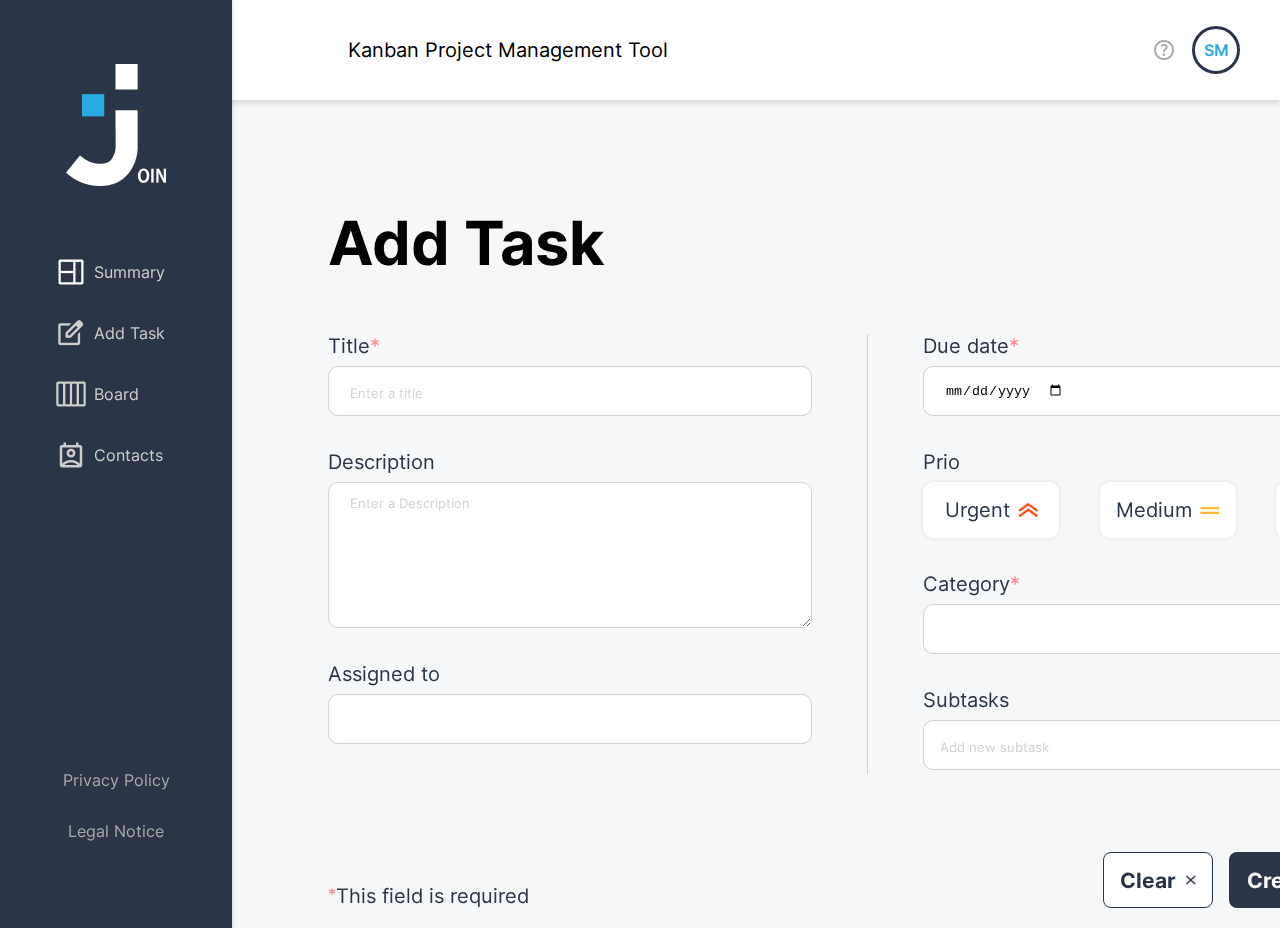
==== add_task.html @ dd454067 "Started to sort out files" ====
<!DOCTYPE html>
<html lang="en">
<head>
    <meta charset="UTF-8">
    <meta name="viewport" content="width=device-width, initial-scale=1.0">
    <title>Document</title>
    <link rel="stylesheet" href="./css/style.css">
    <link rel="stylesheet" href="./css/add_task.css">
    <script src="./js/storage.js"></script>
    <script src="./js/login.js"></script>
    <script src="./js/logout.js"></script>
    <script src="./js/add_task.js"></script>
    <script src="js/render_task.js"></script>
    <script src="./js/script.js"></script>
</head>
<body onload="init()">
    <header w3-include-html="./assets/templates/header_template.html"></header>
    <nav w3-include-html="./assets/templates/sidenav_template.html"></nav>
    <main>
        <div class="headline_container">
            <h1>
                Add Task
            </h1>
        </div>

        <form action="">
            <div class="left_inputs">
                <div class="title">
                    <div class="highlighted_object">
                        <span>Title</span>
                        <p class="highlighted">*</p>
                    </div>
                    <input id="title_input" type="text" class="title_input" placeholder="Enter a title">
                </div>
                <div class="description title">
                    <span>Description</span>
                    <textarea id="description_textarea" class="title_input" placeholder="Enter a Description"
                        name="" id="" cols="30" rows="10"></textarea>
                </div>
                <div class="assigned_to title">
                    <span>Assigned to</span>
                    <input id="assigned_to_input" class="title_input" onclick="showDropDownMenu('assigned_to_datalist'); renderContactsInDatalist('contact_datalist')">
                    <div id="assigned_to_datalist" class="datalist_container">
                        <div id="contact_datalist"></div>
                        <button class="primary_button datalist_button" id="create_contact_button" onclick="createNewContact()">
                            Add new contact
                            <div>
                                <img src="./assets/img/person_add.png">
                            </div>
                        </button>
                    </div>
                    <div id="add_task_selected_contacts_container"></div>
                </div>
            </div>

            <div class="seperator"></div>

            <div class="right_inputs">
                <div class="title">
                    <div class="highlighted_object">
                        <span>Due date</span>
                        <p class="highlighted">*</p>
                    </div>
                    <input required id="date_input" type="date" class="title_input">
                </div>
                <div class="title">
                    <span>Prio</span>
                    <div class="prio_container">
                        <div class="prio">
                          <input type="checkbox" name="prio_urgent" id="prio_urgent" class="prio_input">
                          <label for="prio_urgent" class="prio_input_label">
                            <span class="prio_urgent_text">Urgent</span>
                            <div class="prio_urgent_icon"></div>
                          </label>
                        </div>
                        <div class="prio">
                          <input type="checkbox" name="prio_medium" id="prio_medium" class="prio_input">
                          <label for="prio_medium" class="prio_input_label">
                            <span class="prio_medium_text">Medium</span>
                            <div class="prio_medium_icon"></div>
                          </label>
                        </div>
                        <div class="prio">
                          <input type="checkbox" name="prio_low" id="prio_low" class="prio_input">
                          <label for="prio_low" class="prio_input_label">
                            <span class="prio_low_text">Low</span>
                            <div class="prio_low_icon"></div>
                          </label>
                        </div>
                      </div>
                </div>
                <div class="title">
                    <div class="highlighted_object">
                        <span>Category</span>
                        <p class="highlighted">*</p>
                    </div>
                    <input id="task_category_input" class="title_input" list="Select task category">
                    <!-- <div id="category_datalist" class="datalist_container">
                        <div id="contact_datalist"></div>
                        <button class="primary_button datalist_button" id="create_contact_button" onclick="createNewContact()">
                            Add new contact
                            <div>
                                <img src="./assets/img/person_add.png">
                            </div>
                        </button>  Noch über css im Dropwdown anzeigen lassen, geht nicht innerhalb der Datalist
                    </div> -->
                    <datalist id="Select task category">
                        <option value="Technical task">
                        <option value="User story">
                    </datalist>
                </div>
                <div id="subtask_list" class="title">
                    <span>Subtasks</span>
                    <div class="subtasks">
                        <input id="subtask_category_input" type="text" class="title_input" placeholder="Add new subtask">
                        <img src="./assets/img/add.png" alt="">
                    </div>
                    <ul> <!-- Dies ist das Parent-Element für die ungeordnete Liste -->
                        <!-- Hier werden die Subtasks in <li>-Elementen angezeigt -->
                    </ul>
                </div>
            </div>
        </form>

        <div class="add_task_footer">
            <div class="highlighted_object">
                <p class="highlighted">*</p>
                <span>This field is required</span>
            </div>
            <div class="button_container">
                <button class="secondary_button" onclick="clearInputFields()">Clear <img src="./assets/img/x.png" alt=""></button>
                <button class="primary_button" onclick="createNewTask()">Create Task <img src="./assets/img/done.png" alt=""></button>
            </div>
        </div>
    </main>
    <div id="success_feedback" class="signed_up_successfully_background without_background">
        <div class="signed_up_successfully">
            <span>Tasked added to Board <img src="./assets/img/board.png" alt="Board Icon"></span>
        </div>
    </div>
</body>
</html>
---- css/style.css ----
@import url('./fonts.css');
@import url('./header.css');
@import url('./sidenav.css');
@import url('./help.css');

* {
    padding: 0;
    margin: 0;
}

body {
    position: relative;
    margin: 0;
    padding: 0;
    font-family: 'Inter', sans-serif;
    background-color: #F6F7F8;
    height: 100vh;
    display: flex;
    justify-content: center;
    align-items: center;
}

main {
    font-family: 'Inter', sans-serif;
    color: black;
    position: absolute;
    top: 206px;
    left: 328px;
    display: flex;
    flex-direction: column;
    gap: 24px;
    padding-right: 70px;
    padding-bottom: 20px;
}

input::placeholder {
    transform: translateY(2px);
}

.headline_container {
    display: flex;
    align-items: center;
    gap: 30px;
    margin-bottom: 30px;
}

.signed_up_successfully_background {
    width: 100%;
    height: 100vh;
    background-color: rgba(0, 0, 0, 0.25);
    display: flex;
    justify-content: center;
    align-items: center;
    z-index: 99;
    transform: translateY(100%);
    display: none;
}

.without_background {
    background-color: rgba(0, 0, 0, 0)!important;
}

.signed_up_successfully {
    height: 74px;
    padding: 0px 25px;
    display: flex;
    text-align: center;
    align-items: center;
    background-color:#2A3647;
    box-shadow: 0px 0px 4px 0px #00000026;
    color: white;
    border-radius: 20px;
    font-family: 'Inter', sans-serif;
    font-size: 20px;
}

.subtask_checkbox {
    z-index: -1;
    display: none;
    position: absolute;
}

.subtask_checkbox + label {
    background: url('../assets/img/unchecked.png') no-repeat;
    background-position: center;
    width: 24px;
    height: 24px;
}

.subtask_checkbox:checked + label {
    background: url('../assets/img/checked.png') no-repeat;
    background-position: center;
    width: 24px;
    height: 24px;
}

.join_description {
    color: black;
    font-size: 20px;
}
---- css/add_task.css ----
@import url('./animation.css');

form {
    display: flex;
}


.left_inputs, .right_inputs {
    display: flex;
    flex-direction: column;
    gap: 34px;
}

.seperator {
    width: 1px;
    background-color: #d1d1d1;
    height: 440px;
    margin: 0 55px;
}

.title {
    display: flex;
    flex-direction: column;
    font-family: 'Inter', sans-serif;
    font-size: 20px;
    color: #2a3647;
    gap: 8px;

}

.highlighted_object {
    display: flex;
}

.title span,
.highlighted_object span {
    color: #2A3647;
    font-size: 20px;
}

.title_input {
    display: flex;
    padding: 12px 21px;
    border-radius: 10px;
    border: 1px solid #d1d1d1;
    gap: 10px;
    width: 440px;
    min-height: 24px;
}

.title_input::placeholder {
    color: #d1d1d1;
    font-family: 'Inter', sans-serif;
}

textarea::placeholder {
    color: #d1d1d1;
    font-family: 'Inter', sans-serif;
}

.description textarea {
    height: 120px;
}

.prio_container {
    display: flex;
    justify-content: space-between;
    align-items: center;
}

.prio {
    display: flex;
    gap: 16px;
    
}

.prio button {
    display: flex;
    justify-content: center;
    align-items: center;
    gap: 8px;
    border-radius: 10px;
    padding: 16px 10px;
    background-color: white;
    font-family: 'Inter', sans-serif;
    font-size: 20px;
    width: 136px;
}

.subtasks {
    display: flex;
    justify-content: space-around;
    align-items: center;
    background-color: white;
    border-radius: 10px;
    border: 1px solid #d1d1d1;
    padding: 12px 16px;
}

.subtasks input {
    border: none;
    padding: 0;
}


.button_container {
    display: flex;
    gap: 16px;
}

.primary_button {
    display: flex;
    justify-content: center;
    align-items: center;
    width: 183px;
    height: 56px;
    border-radius: 8px;
    gap: 10px;
    background-color: #2A3647;
    color: white;
    font-size: 21px;
    font-weight: 700;
    font-family: 'Inter', sans-serif;
    cursor: pointer;
    border: none;
}

.primary_button img {
    width: 15px;
    height: 11px;
}

.primary_button:hover {
    background-color: #29ABE2;
    box-shadow: 0px 4px 4px 0px #00000040;
}

.secondary_button {
    display: flex;
    justify-content: center;
    align-items: center;
    width: 110px;
    height: 56px;
    border-radius: 8px;
    gap: 10px;
    color: #2A3647;
    font-size: 21px;
    font-weight: 700;
    font-family: 'Inter', sans-serif;
    border: 1px solid;
    border-color: #2A3647;
    background-color: white;
    cursor: pointer;
}

.secondary_button img {
    width: 10px;
    height: 10px;
}

.secondary_button:hover {
    border: 1px solid #29ABE2;
    color: #29ABE2;
    box-shadow: 0px 4px 4px 0px #00000040;
}

.add_task_footer {
    display: flex;
    justify-content: space-between;
    align-items: end;
    margin-top: 50px;
}

.highlighted {
    color: #FF8190;
}

.prio_input {
    display: none;
}

.prio_input_label {
    display: flex;
    justify-content: center;
    align-items: center;
    gap: 8px;
    width: 136px;
    height: 56px;
    border-radius: 10px;
    box-shadow: 0px 0px 4px 0px #0000001A;
    cursor: pointer;
    background-color: white;
}

.prio_input_label:hover {
    box-shadow: 0px 4px 4px 0px #00000040;
}

#prio_urgent:checked + label,
#edit_prio_urgent:checked + label {
    background-color: #FF3D00;
}

.prio_urgent_icon {
    width: 20px;
    height: 14px;
    background-image: url('../assets/img/prio_alta.png');
    background-size: 20px;
    background-position: center;
    background-repeat: no-repeat;
}

/* Stil für das Bild, wenn die Checkbox ausgewählt ist */
#prio_urgent:checked + .prio_input_label .prio_urgent_icon {
    background-image: url('../assets/img/prio_alta_white.png');
}

#prio_urgent:checked + .prio_input_label .prio_urgent_text {
    color: white;
    font-weight: 700;
    font-size: 21px;
}

#prio_medium:checked + label,
#edit_prio_medium:checked + label {
    background-color: #FFA800;
    color: white;
}

.prio_medium_icon {
    width: 20px;
    height: 7px;
    background-image: url('../assets/img/prio_media.png');
    background-size: 20px;
    background-position: center;
    background-repeat: no-repeat;
}

#prio_medium:checked + .prio_input_label .prio_medium_icon {
    background-image: url('../assets/img/prio_media_white.png');
}

#prio_medium:checked + .prio_input_label .prio_medium_text {
    color: white;
    font-weight: 700;
    font-size: 21px;
}

#prio_low:checked + label,
#edit_prio_low:checked + label {
    background-color: #7AE229;
    color: white;
}

.prio_low_icon {
    width: 20px;
    height: 14px;
    background-image: url('../assets/img/prio_baja.png');
    background-size: 20px;
    background-position: center;
    background-repeat: no-repeat;
}

#prio_low:checked + .prio_input_label .prio_low_icon{
    background-image: url('../assets/img/prio_baja_white.png');
}

#prio_low:checked + .prio_input_label .prio_low_text{
    color: white;
    font-weight: 700;
    font-size: 21px;
}

#select_contacts option {
    padding: 5px;
    cursor: pointer;
  }
  
.datalist_button {
    display: flex;
    justify-content: center;
    align-items: center;
    min-width: 465px;
    min-height: 56px;
    position: sticky;
    margin-top: 10px;
}

.datalist_button img {
    width: 31px;
    height: 22px;
}

#contact_datalist {
    margin-top: 190px;
}

#assigned_to_input {
    z-index: 100;
}

.datalist_container{
    display: none;
    flex-direction: column;
    justify-content: center;
    max-width: 483px;
    max-height: 210px;
    overflow-y: scroll;
    border: 1px solid #d1d1d1;
    border-bottom-left-radius: 10px;
    border-bottom-right-radius: 10px;
    z-index: 99;
    font-size: 19px;
    background-color: white;
    position: absolute;
    top: 534px;
}
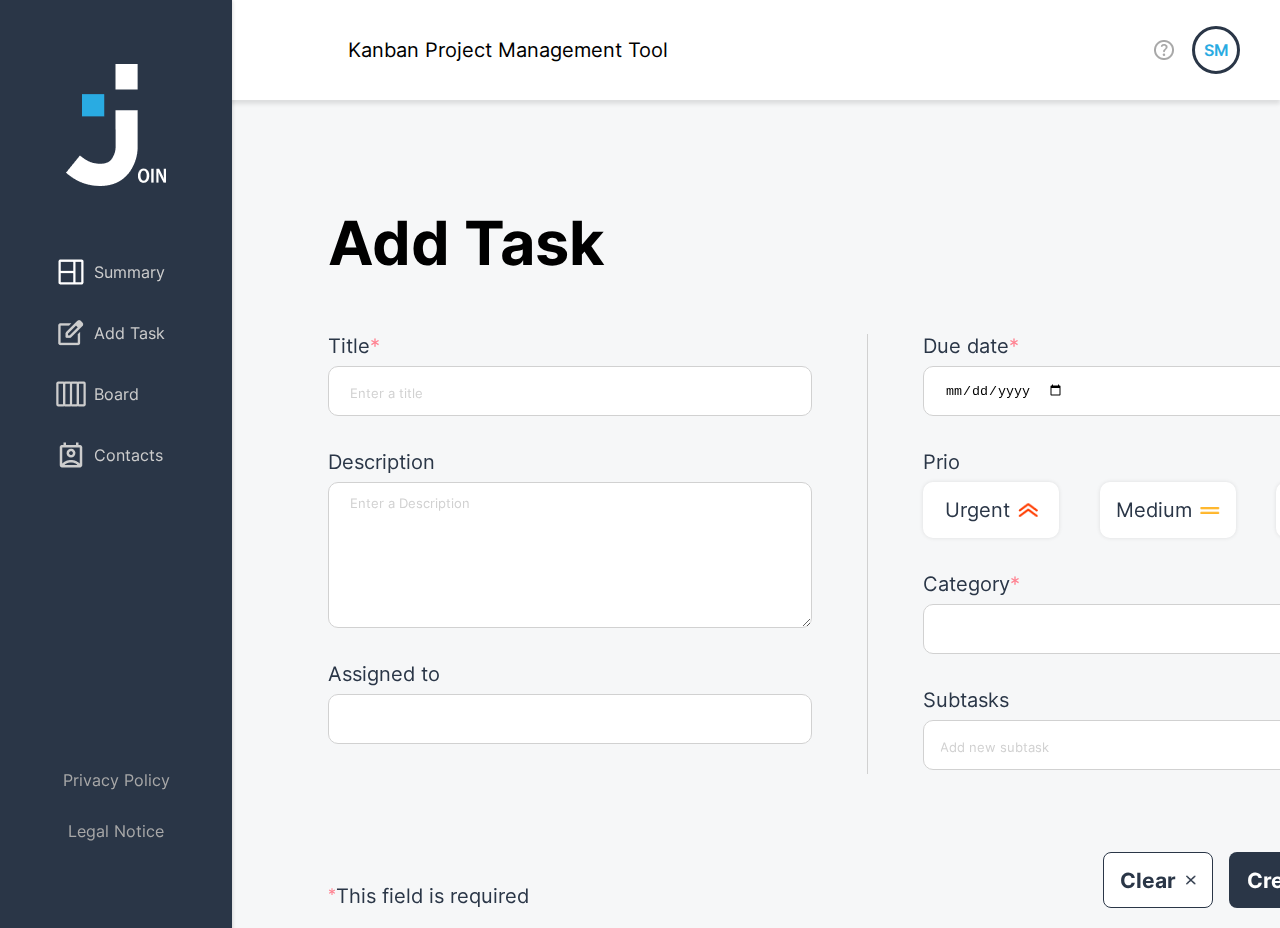
==== commit f92d5d05: "Add Task Page has been updated" ====
--- a/add_task.html
+++ b/add_task.html
@@ -39,7 +39,7 @@
                 </div>
                 <div class="assigned_to title">
                     <span>Assigned to</span>
-                    <input id="assigned_to_input" class="title_input" onclick="showDropDownMenu('assigned_to_datalist'); renderContactsInDatalist('contact_datalist')">
+                    <input id="assigned_to_input" class="title_input" onclick="renderContactsInDatalist('contact_datalist'); showDropDownMenu('assigned_to_datalist')">
                     <div id="assigned_to_datalist" class="datalist_container">
                         <div id="contact_datalist"></div>
                         <button class="primary_button datalist_button" id="create_contact_button" onclick="createNewContact()">
--- a/css/add_task.css
+++ b/css/add_task.css
@@ -292,7 +292,7 @@
 }
 
 #contact_datalist {
-    margin-top: 190px;
+    margin-top: 27px;
 }
 
 #assigned_to_input {
@@ -314,4 +314,25 @@
     background-color: white;
     position: absolute;
     top: 534px;
-}   +}   
+
+.datalist_contact_container {
+    display: flex;
+    justify-content: space-between;
+    align-items: center;
+    margin: 10px;
+    cursor: pointer;
+}
+
+.initials_in_datalist {
+    background-color: #1FD7C1;
+    border-radius: 50%;
+    height: 42px;
+    width: 42px;
+    border: 1px solid white;
+    display: flex;
+    justify-content: center;
+    align-items: center;
+    color: white;
+    font-size: 12px;
+  }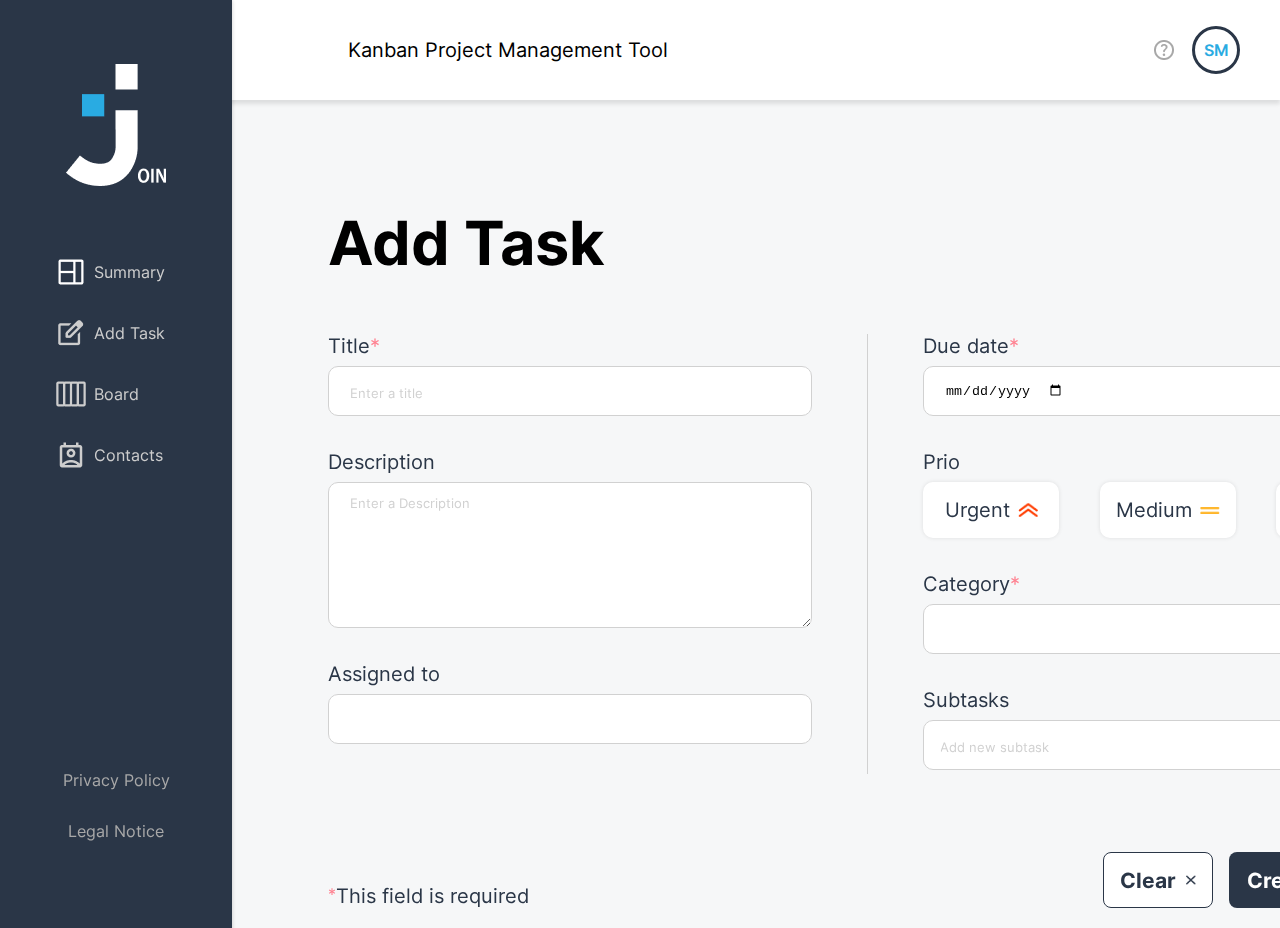
==== commit 5ce08daf: "create board mobile css version" ====
--- a/add_task.html
+++ b/add_task.html
@@ -6,6 +6,7 @@
     <title>Document</title>
     <link rel="stylesheet" href="./css/style.css">
     <link rel="stylesheet" href="./css/add_task.css">
+    <link rel="stylesheet" href="./mobile_css/mobile_board.css">
     <script src="./js/storage.js"></script>
     <script src="./js/login.js"></script>
     <script src="./js/logout.js"></script>
--- a/css/add_task.css
+++ b/css/add_task.css
@@ -335,4 +335,45 @@
     align-items: center;
     color: white;
     font-size: 12px;
+  }
+
+
+  @media screen and (max-width: 950px) {
+    main {
+        left: 0;
+        position: relative;
+        padding-right: 0;
+        width: 396px;
+    }
+
+    .headline_container h1 {
+        font-size: 47px;
+    }
+
+    .seperator {
+        display: none;
+    }
+
+    form {
+        display: block;
+       
+    }
+
+    .highlighted_object span {
+        font-size: 16px;
+    }
+
+    .title span {
+        font-size: 16px;
+    }
+
+    .prio_input_label {
+        width: 121px;
+        height: 41px;
+        border-radius: 10px;
+    }
+
+    .title_input {
+      width: 350px;
+    }
   }--- a/mobile_css/mobile_board.css
+++ b/mobile_css/mobile_board.css
@@ -0,0 +1,105 @@
+@media screen and (max-width: 950px) {
+    .board h1 {
+        font-size: 47px;
+    }
+
+    .board {
+        display: flex;
+        align-items: center;
+        justify-content: space-between;
+        width: 428px;
+      
+    }
+
+    .board_header {
+        flex-direction: column;
+    }
+
+    .delete_all_task_button {
+        display: none;
+    }
+
+    .board_header {
+       justify-content: center;
+        align-items: flex-start;
+        gap: 20px;
+    }
+
+    .add_container button {
+        display: none;
+    } 
+
+    .add_mobile_container {
+        display: flex;
+        justify-content: center;
+        align-items: center;
+        width: 40px;
+        height: 40px;
+        background-color: #2a3647;
+      
+    }
+
+    .search_and_add_container {
+        justify-content: flex-start;
+        
+        flex-direction: column;
+    }
+
+    .desktop_progress_bar {
+        display: none;
+    }
+
+    .add_mobile_container button {
+        border-style: none;
+    }
+
+    .mobile_progress_bar {
+        display: flex;
+    }
+
+    .mobile_progress_bar {
+        display: flex;
+        justify-content: center;
+        align-items: center;
+        flex-direction: column;
+        left: 0;
+        right: 0;
+    }
+
+    .mobile_todo {
+        display: flex;
+        justify-content: center;
+        align-items: center;
+        flex-direction: column;
+        gap: 16px;
+        margin-top: 20px;
+        width: 428px;
+    }
+
+    .mobile_inprogress {
+        display: flex;
+        flex-direction: column;
+        gap: 16px;
+        margin-top: 20px;
+    }
+
+    .progress_button span {
+        color: #2a3647;
+        font-size: 27px;
+        font-weight: 700;
+    }
+
+    .progress_button {
+        width: 428px;
+    }
+
+    .drag_area {
+        width: 428px;
+        height: auto;
+    }
+
+    .no_tasks_to_do {
+        width: 428px;
+    }
+
+}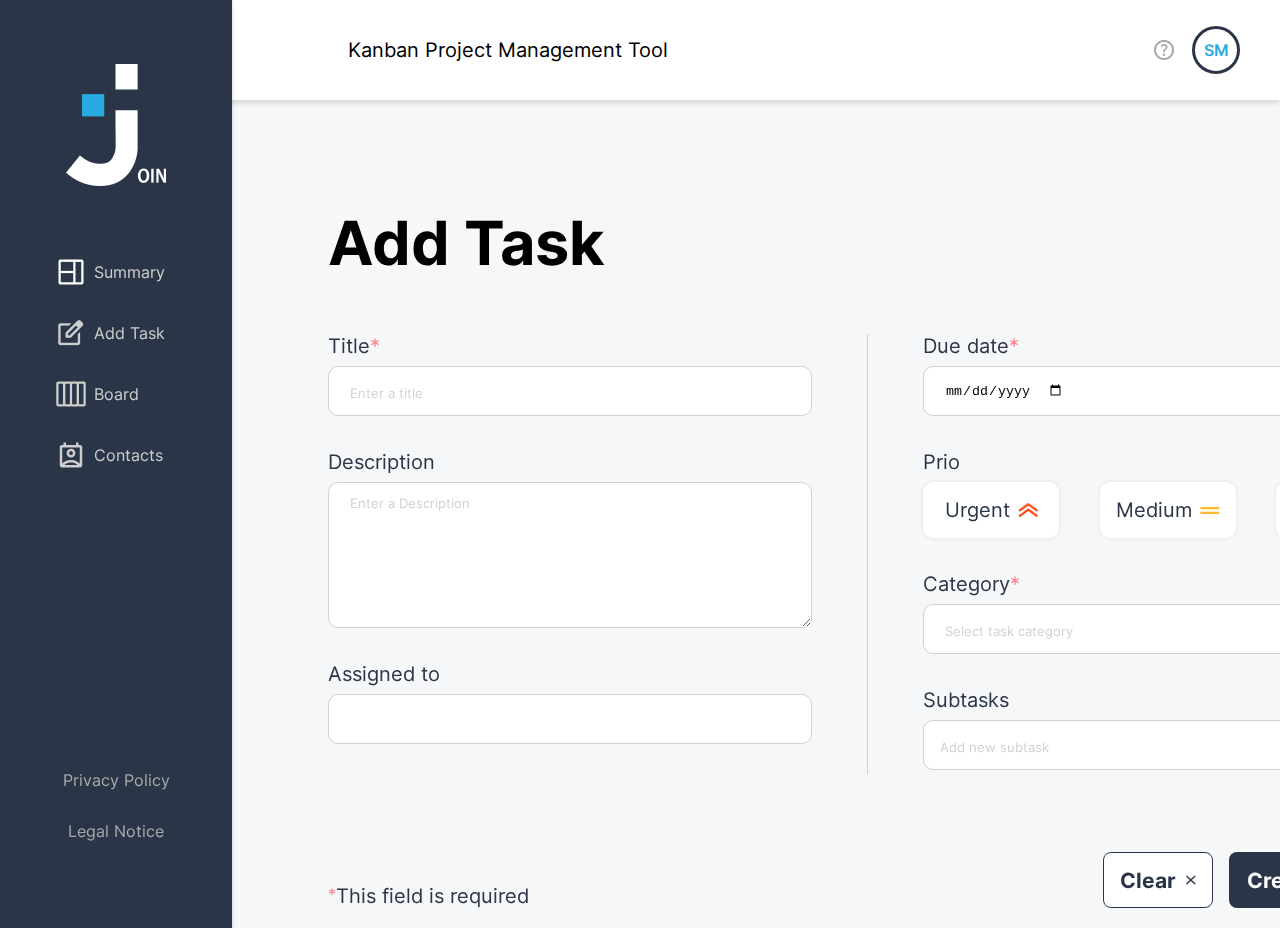
==== commit 88b8a2d2: "create category container for category options like technical task or user story js function in add_" ====
--- a/add_task.html
+++ b/add_task.html
@@ -95,20 +95,22 @@
                         <span>Category</span>
                         <p class="highlighted">*</p>
                     </div>
-                    <input id="task_category_input" class="title_input" list="Select task category">
-                    <!-- <div id="category_datalist" class="datalist_container">
-                        <div id="contact_datalist"></div>
-                        <button class="primary_button datalist_button" id="create_contact_button" onclick="createNewContact()">
-                            Add new contact
-                            <div>
-                                <img src="./assets/img/person_add.png">
-                            </div>
-                        </button>  Noch über css im Dropwdown anzeigen lassen, geht nicht innerhalb der Datalist
-                    </div> -->
-                    <datalist id="Select task category">
+                    <input onclick="openCategoryContainer()" id="task_category_input" placeholder="Select task category" class="title_input" list="Select task category">
+                    
+                    <div id="Select task category" class="category_container_add_task">
+                        <div class="technical_task">
+                            <span>Technical Task</span>
+                        </div>
+                        <div class="user_story">
+                            <span>User Story</span>
+                        </div>    
+                    </div>
+                    <!--
+                    <datalist class="datalist_container_category" id="Select task category">
                         <option value="Technical task">
                         <option value="User story">
                     </datalist>
+                    -->
                 </div>
                 <div id="subtask_list" class="title">
                     <span>Subtasks</span>
@@ -129,7 +131,7 @@
                 <span>This field is required</span>
             </div>
             <div class="button_container">
-                <button class="secondary_button" onclick="clearInputFields()">Clear <img src="./assets/img/x.png" alt=""></button>
+                <button class="secondary_button clear_button_desktop" onclick="clearInputFields()">Clear <img src="./assets/img/x.png" alt=""></button>
                 <button class="primary_button" onclick="createNewTask()">Create Task <img src="./assets/img/done.png" alt=""></button>
             </div>
         </div>
--- a/css/add_task.css
+++ b/css/add_task.css
@@ -269,6 +269,61 @@
     color: white;
     font-weight: 700;
     font-size: 21px;
+}
+
+.category_container_add_task {
+    display: none;
+    flex-direction: column;
+    justify-content: center;
+    width: 483px;
+    
+    height: auto;
+    overflow-y: scroll;
+    border: 1px solid #d1d1d1;
+    border-bottom-left-radius: 10px;
+    border-bottom-right-radius: 10px;
+    z-index: 99;
+    font-size: 19px;
+    background-color: white;
+    position: absolute;
+    top: 440px;
+    
+}
+
+.technical_task {
+    display: flex;
+    justify-content: flex-start;
+    align-items: center;
+    height: 48px;
+    width: 483px;
+}
+
+.technical_task span {
+    margin-left: 10px;
+}
+
+.technical_task:hover {
+    background-color: #F6F7F8;
+    height: 48px;
+    border-radius: 10px;
+}
+
+.user_story {
+    display: flex;
+    justify-content: flex-start;
+    align-items: center;
+    height: 48px;
+    width: 483px;
+}
+
+.user_story span {
+    margin-left: 10px;
+}
+
+.user_story:hover {
+    background-color: #F6F7F8;
+    height: 48px;
+    border-radius: 10px;
 }
 
 #select_contacts option {
@@ -316,6 +371,10 @@
     top: 534px;
 }   
 
+.datalist_container_category {
+    width: 440px;
+}
+
 .datalist_contact_container {
     display: flex;
     justify-content: space-between;
@@ -344,6 +403,16 @@
         position: relative;
         padding-right: 0;
         width: 396px;
+        top: 130px;
+    }
+
+    .headline_container {
+        width: 100%;
+        position: fixed;
+        background-color: #F6F7F8;
+        height: 112px;
+        top: 90px;
+        z-index: 99;
     }
 
     .headline_container h1 {
@@ -356,11 +425,16 @@
 
     form {
         display: block;
-       
+        margin-bottom: 190px;
+        margin-top: 200px;
     }
 
     .highlighted_object span {
         font-size: 16px;
+    }
+
+    .title {
+        margin-top: -4px;
     }
 
     .title span {
@@ -376,4 +450,32 @@
     .title_input {
       width: 350px;
     }
+
+    .description textarea {
+        height: 88px;
+    }
+
+    .clear_button_desktop {
+        display: none;
+    }
+
+    .add_task_footer {
+        height: 88px;
+        width: 100%;
+        position: fixed;
+        display: flex;
+        justify-content: center;
+        align-items: center;
+        top: 689px;
+        gap: 20px;
+        background-color: #F6F7F8;
+    }
+
+    .form {
+        display: flex;
+        justify-content: center;
+        align-items: center;
+        flex-direction: column;
+    }
+    
   }--- a/mobile_css/mobile_board.css
+++ b/mobile_css/mobile_board.css
@@ -8,12 +8,16 @@
         align-items: center;
         justify-content: space-between;
         width: 428px;
-      
     }
 
-    .board_header {
-        flex-direction: column;
+    .no_tasks_to_do {
+        display: flex;
+        height: 263px;
     }
+    section {
+        top: 130px;
+    }
+    
 
     .delete_all_task_button {
         display: none;
@@ -23,6 +27,8 @@
        justify-content: center;
         align-items: flex-start;
         gap: 20px;
+        margin-left: 40px;
+        flex-direction: column;
     }
 
     .add_container button {
@@ -41,20 +47,27 @@
 
     .search_and_add_container {
         justify-content: flex-start;
-        
         flex-direction: column;
     }
 
-    .desktop_progress_bar {
-        display: none;
+    section {
+        display: flex;
+        justify-content: center;
+        align-items: center;
+        left: 0;
+        right: 0;
     }
 
     .add_mobile_container button {
         border-style: none;
     }
 
-    .mobile_progress_bar {
+    .progressbar {
         display: flex;
+        gap: 0;
+        margin-bottom: 115px;
+        margin-left: 40px;
+        margin-right: 20px;
     }
 
     .mobile_progress_bar {
@@ -66,7 +79,11 @@
         right: 0;
     }
 
-    .mobile_todo {
+    .progress_container {
+        height: 100%;
+    }
+
+    .todo {
         display: flex;
         justify-content: center;
         align-items: center;
@@ -76,11 +93,29 @@
         width: 428px;
     }
 
-    .mobile_inprogress {
+    .inprogress {
         display: flex;
         flex-direction: column;
         gap: 16px;
         margin-top: 20px;
+    }
+
+    .await_feedback {
+        display: flex;
+        flex-direction: column;
+        gap: 16px;
+        margin-top: 20px;
+    }
+
+    .done {
+        display: flex;
+        flex-direction: column;
+        gap: 16px;
+        margin-top: 20px;
+    }
+
+    .progress_button {
+        width: 95%;
     }
 
     .progress_button span {
@@ -89,17 +124,17 @@
         font-weight: 700;
     }
 
-    .progress_button {
+    .drag_area {
+        display: flex;
+        flex-direction: row;
         width: 428px;
+        height: auto;
+        gap: 20px;
+        overflow-x: auto;
+        overflow-y: hidden; 
     }
 
-    .drag_area {
-        width: 428px;
-        height: auto;
-    }
 
-    .no_tasks_to_do {
-        width: 428px;
-    }
+   
 
 }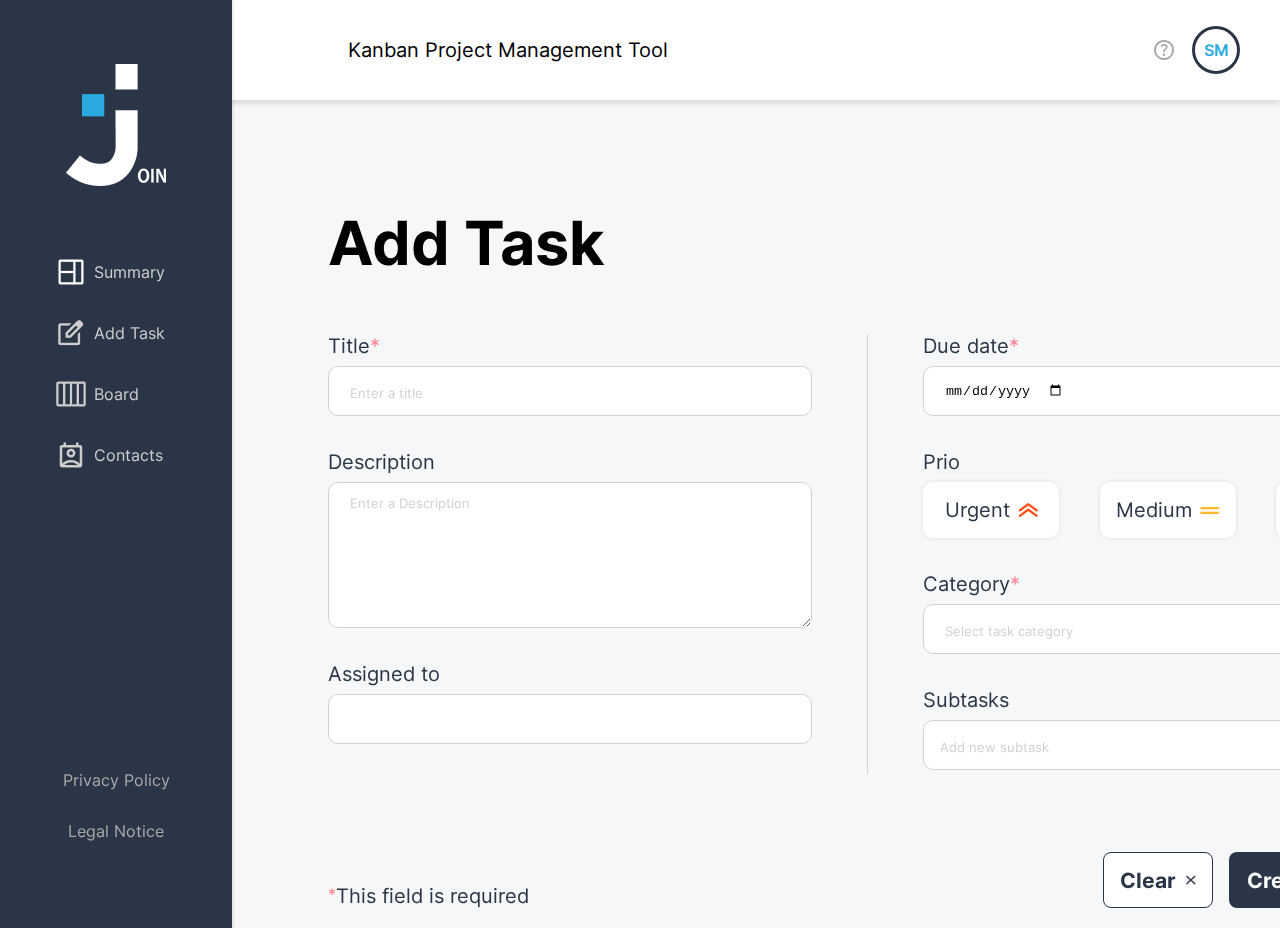
==== commit 87b4c800: "create category container for mobile version" ====
--- a/add_task.html
+++ b/add_task.html
@@ -7,6 +7,7 @@
     <link rel="stylesheet" href="./css/style.css">
     <link rel="stylesheet" href="./css/add_task.css">
     <link rel="stylesheet" href="./mobile_css/mobile_board.css">
+    <link rel="stylesheet" href="./mobile_css/mobile_add-task.css">
     <script src="./js/storage.js"></script>
     <script src="./js/login.js"></script>
     <script src="./js/logout.js"></script>
--- a/css/add_task.css
+++ b/css/add_task.css
@@ -397,85 +397,4 @@
   }
 
 
-  @media screen and (max-width: 950px) {
-    main {
-        left: 0;
-        position: relative;
-        padding-right: 0;
-        width: 396px;
-        top: 130px;
-    }
-
-    .headline_container {
-        width: 100%;
-        position: fixed;
-        background-color: #F6F7F8;
-        height: 112px;
-        top: 90px;
-        z-index: 99;
-    }
-
-    .headline_container h1 {
-        font-size: 47px;
-    }
-
-    .seperator {
-        display: none;
-    }
-
-    form {
-        display: block;
-        margin-bottom: 190px;
-        margin-top: 200px;
-    }
-
-    .highlighted_object span {
-        font-size: 16px;
-    }
-
-    .title {
-        margin-top: -4px;
-    }
-
-    .title span {
-        font-size: 16px;
-    }
-
-    .prio_input_label {
-        width: 121px;
-        height: 41px;
-        border-radius: 10px;
-    }
-
-    .title_input {
-      width: 350px;
-    }
-
-    .description textarea {
-        height: 88px;
-    }
-
-    .clear_button_desktop {
-        display: none;
-    }
-
-    .add_task_footer {
-        height: 88px;
-        width: 100%;
-        position: fixed;
-        display: flex;
-        justify-content: center;
-        align-items: center;
-        top: 689px;
-        gap: 20px;
-        background-color: #F6F7F8;
-    }
-
-    .form {
-        display: flex;
-        justify-content: center;
-        align-items: center;
-        flex-direction: column;
-    }
-    
-  }+  --- a/mobile_css/mobile_add-task.css
+++ b/mobile_css/mobile_add-task.css
@@ -0,0 +1,95 @@
+@media screen and (max-width: 950px) {
+    main {
+        left: 0;
+        position: relative;
+        padding-right: 0;
+        width: 396px;
+        top: 130px;
+    }
+
+    .headline_container {
+        width: 100%;
+        position: fixed;
+        background-color: #F6F7F8;
+        height: 112px;
+        top: 90px;
+        z-index: 99;
+    }
+
+    .headline_container h1 {
+        font-size: 47px;
+    }
+
+    .seperator {
+        display: none;
+    }
+
+    form {
+        display: block;
+        margin-bottom: 190px;
+        margin-top: 200px;
+    }
+
+    .highlighted_object span {
+        font-size: 16px;
+    }
+
+    .title {
+        margin-top: -4px;
+    }
+
+    .title span {
+        font-size: 16px;
+    }
+
+    .prio_input_label {
+        width: 121px;
+        height: 41px;
+        border-radius: 10px;
+    }
+
+    .title_input {
+      width: 350px;
+    }
+
+    .description textarea {
+        height: 88px;
+    }
+
+    .clear_button_desktop {
+        display: none;
+    }
+
+    .add_task_footer {
+        height: 88px;
+        width: 100%;
+        position: fixed;
+        display: flex;
+        justify-content: center;
+        align-items: center;
+        top: 689px;
+        gap: 20px;
+        background-color: #F6F7F8;
+    }
+
+    .form {
+        display: flex;
+        justify-content: center;
+        align-items: center;
+        flex-direction: column;
+    }
+
+    .category_container_add_task {
+        top: 848px;
+        width: 392px;
+    }
+
+    .technical_task {
+        width: 390px;
+    }
+
+    .user_story {
+        width: 390px;
+    }
+    
+  }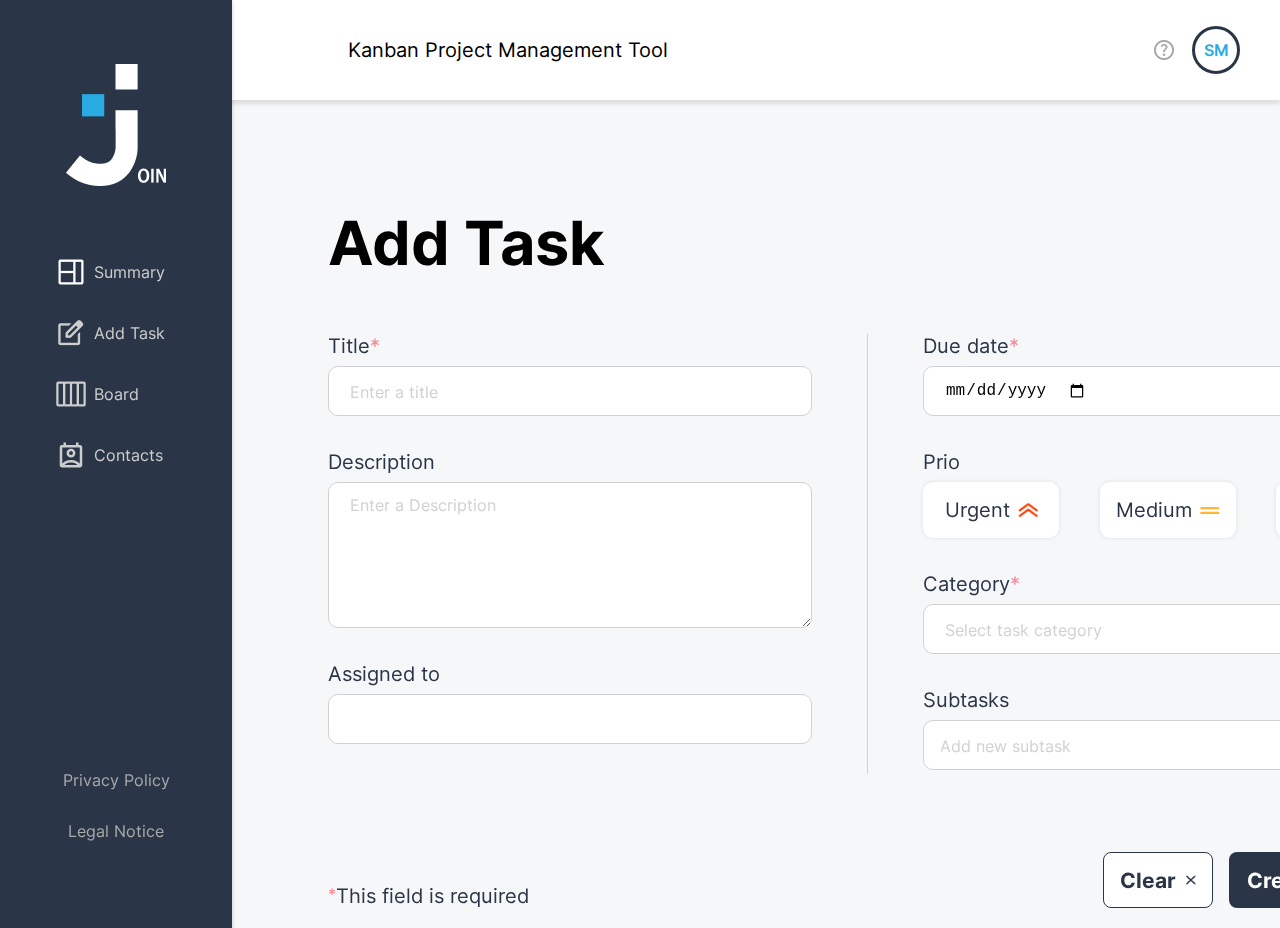
==== commit df9a3e1a: "show assigned category in task on board" ====
--- a/add_task.html
+++ b/add_task.html
@@ -14,6 +14,7 @@
     <script src="./js/add_task.js"></script>
     <script src="js/render_task.js"></script>
     <script src="./js/script.js"></script>
+    <script src="./js/templates.js"></script>
 </head>
 <body onload="init()">
     <header w3-include-html="./assets/templates/header_template.html"></header>
@@ -106,12 +107,7 @@
                             <span>User Story</span>
                         </div>    
                     </div>
-                    <!--
-                    <datalist class="datalist_container_category" id="Select task category">
-                        <option value="Technical task">
-                        <option value="User story">
-                    </datalist>
-                    -->
+                    
                 </div>
                 <div id="subtask_list" class="title">
                     <span>Subtasks</span>
@@ -119,7 +115,7 @@
                         <input id="subtask_category_input" type="text" class="title_input" placeholder="Add new subtask">
                         <img src="./assets/img/add.png" alt="">
                     </div>
-                    <ul> <!-- Dies ist das Parent-Element für die ungeordnete Liste -->
+                    <ul> 
                         <!-- Hier werden die Subtasks in <li>-Elementen angezeigt -->
                     </ul>
                 </div>
--- a/css/add_task.css
+++ b/css/add_task.css
@@ -46,6 +46,7 @@
     gap: 10px;
     width: 440px;
     min-height: 24px;
+    font-size: 16px;
 }
 
 .title_input::placeholder {
@@ -351,7 +352,7 @@
 }
 
 #assigned_to_input {
-    z-index: 100;
+    z-index: 10;
 }
 
 .datalist_container{
--- a/mobile_css/mobile_board.css
+++ b/mobile_css/mobile_board.css
@@ -3,6 +3,19 @@
         font-size: 47px;
     }
 
+    .mobile_board_button {
+        background-color: #F6F7F8;
+        gap: 10px;
+        padding: 3px;
+        height: 24px;
+        width: 24px;
+        border-radius: 8px;
+    }
+
+    .board_add_button {
+        display: none;
+    }
+
     .board {
         display: flex;
         align-items: center;
@@ -14,26 +27,28 @@
         display: flex;
         height: 263px;
     }
+
     section {
         top: 130px;
     }
-    
+
 
     .delete_all_task_button {
         display: none;
     }
 
     .board_header {
-       justify-content: center;
+        justify-content: center;
         align-items: flex-start;
         gap: 20px;
         margin-left: 40px;
         flex-direction: column;
+        padding-left: 30px;
     }
 
     .add_container button {
         display: none;
-    } 
+    }
 
     .add_mobile_container {
         display: flex;
@@ -42,7 +57,7 @@
         width: 40px;
         height: 40px;
         background-color: #2a3647;
-      
+
     }
 
     .search_and_add_container {
@@ -67,7 +82,8 @@
         gap: 0;
         margin-bottom: 115px;
         margin-left: 40px;
-        margin-right: 20px;
+        
+        margin-top: -50px;
     }
 
     .mobile_progress_bar {
@@ -81,6 +97,7 @@
 
     .progress_container {
         height: 100%;
+        padding-left: 30px;
     }
 
     .todo {
@@ -115,7 +132,7 @@
     }
 
     .progress_button {
-        width: 95%;
+        width: 85%;
     }
 
     .progress_button span {
@@ -131,10 +148,101 @@
         height: auto;
         gap: 20px;
         overflow-x: auto;
-        overflow-y: hidden; 
-    }
-
-
-   
-
+        overflow-y: hidden;
+    }
+
+    /* OPEN TASK */
+
+    #current_task_card {
+        padding-top: 10px;
+        padding-bottom: 10px;
+        margin-left: 5px;
+        margin-right: 10px;
+    }
+
+    .close_button_container {
+        top: 25px;
+    }
+
+    .task_details h3 {
+        height: 20px;
+    }
+
+    .task_details h2 {
+        font-size: 36px;
+    }
+
+    .task_details p {
+        font-size: 16px;
+    }
+
+    .task_details span {
+        font-size: 16px;
+    }
+
+    .task_details_info_container span {
+        font-size: 16px;
+    }
+
+    .assigned_contact {
+        gap: 14px;
+    }
+
+    .assigned_container_open_task_card {
+        display: flex;
+        flex-direction: column;
+        gap: 20px;
+    }
+
+    #assigned_contacts {
+        display: flex;
+        flex-direction: column;
+        gap: 10px;
+    }
+
+
+    /* EDIT TASK */
+
+    .edit_task_card_form {
+        display: flex;
+        align-items: center;
+        margin-top: 20px;
+        gap: 15px;
+        padding-right: 0;
+        top: 107px;
+        height: 900px;
+    }
+
+    #edit_task_card {
+        justify-content: center;
+        overflow: auto;
+    }
+
+    .title_input {
+        width: 325px;
+    }
+
+    .description textarea {
+        height: 88px;
+    }
+
+    .prio_input_label {
+        width: 121px;
+        height: 41px;
+    }
+
+    .prio_input_label span {
+        font-size: 16px;
+    }
+
+    .prio_container {
+        gap: 5px;
+    }
+
+    .mobile_button_edit_task {
+        width: 300px;
+        justify-content: flex-end;
+    }
+
+    
 }--- a/mobile_css/mobile_add-task.css
+++ b/mobile_css/mobile_add-task.css
@@ -11,8 +11,8 @@
         width: 100%;
         position: fixed;
         background-color: #F6F7F8;
-        height: 112px;
-        top: 90px;
+        height: 124px;
+        top: 79px;
         z-index: 99;
     }
 
@@ -49,7 +49,7 @@
     }
 
     .title_input {
-      width: 350px;
+      width: 325px;
     }
 
     .description textarea {
@@ -62,21 +62,24 @@
 
     .add_task_footer {
         height: 88px;
-        width: 100%;
+        width: 390px;
         position: fixed;
         display: flex;
         justify-content: center;
         align-items: center;
-        top: 689px;
+        top: 679px;
         gap: 20px;
         background-color: #F6F7F8;
     }
 
-    .form {
+    form {
         display: flex;
         justify-content: center;
         align-items: center;
         flex-direction: column;
+        margin-top: 253px;
+        margin-left: 25px!important;
+        margin-right: 25px!important;	
     }
 
     .category_container_add_task {
@@ -91,5 +94,18 @@
     .user_story {
         width: 390px;
     }
+
+    .left_inputs {
+        gap: 16px;
+    }
+
+    .datalist_container {
+        width: 366px;
+        top: 568px;
+    }
+
+    .datalist_contact_container {
+        width: 280px;
+    }
     
   }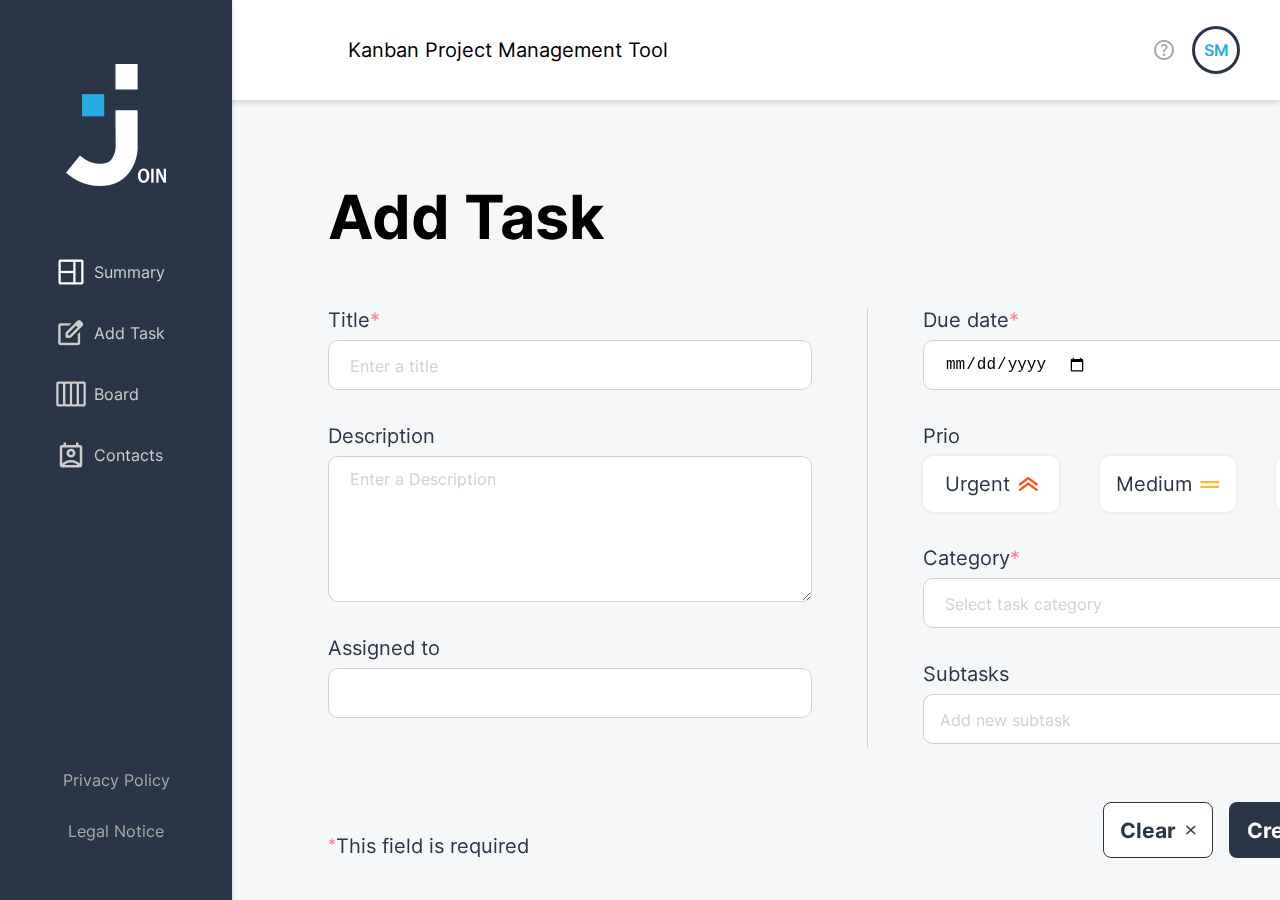
==== commit 0ee67589: "edit add task slide card create category and contact dropdowncontainer" ====
--- a/add_task.html
+++ b/add_task.html
@@ -6,7 +6,7 @@
     <title>Document</title>
     <link rel="stylesheet" href="./css/style.css">
     <link rel="stylesheet" href="./css/add_task.css">
-    <link rel="stylesheet" href="./mobile_css/mobile_board.css">
+    
     <link rel="stylesheet" href="./mobile_css/mobile_add-task.css">
     <script src="./js/storage.js"></script>
     <script src="./js/login.js"></script>
--- a/css/add_task.css
+++ b/css/add_task.css
@@ -4,12 +4,18 @@
     display: flex;
 }
 
+main {
+    top: 180px;
+}
+
 
 .left_inputs, .right_inputs {
     display: flex;
     flex-direction: column;
-    gap: 34px;
-}
+    gap: 34px!important;
+}
+
+
 
 .seperator {
     width: 1px;
@@ -169,7 +175,7 @@
     display: flex;
     justify-content: space-between;
     align-items: end;
-    margin-top: 50px;
+    margin-top: 26px;
 }
 
 .highlighted {
@@ -277,8 +283,103 @@
     flex-direction: column;
     justify-content: center;
     width: 483px;
+    height: auto;
+    border: 1px solid #d1d1d1;
+    border-bottom-left-radius: 10px;
+    border-bottom-right-radius: 10px;
+    z-index: 99;
+    font-size: 19px;
+    background-color: white;
+    position: absolute;
+    top: 440px;
     
-    height: auto;
+}
+
+.technical_task {
+    display: flex;
+    justify-content: flex-start;
+    align-items: center;
+    height: 48px;
+    width: 483px;
+    cursor: pointer;
+}
+
+.technical_task span {
+    margin-left: 10px;
+}
+
+.technical_task:hover {
+    background-color: #F6F7F8;
+    height: 48px;
+    border-radius: 10px;
+}
+
+.user_story {
+    display: flex;
+    justify-content: flex-start;
+    align-items: center;
+    height: 48px;
+    width: 483px;
+    cursor: pointer;
+}
+
+.user_story span {
+    margin-left: 10px;
+}
+
+.user_story:hover {
+    background-color: #F6F7F8;
+    height: 48px;
+    border-radius: 10px;
+}
+
+#select_contacts option {
+    padding: 5px;
+    cursor: pointer;
+  }
+  
+.datalist_button {
+    display: flex;
+    justify-content: center;
+    align-items: center;
+    min-width: 465px;
+    min-height: 56px;
+    position: sticky;
+    margin-top: 10px;
+}
+
+.datalist_button img {
+    width: 31px;
+    height: 22px;
+}
+
+#contact_datalist {
+    margin-top: 340px;
+}
+
+#assigned_to_input {
+    z-index: 10;
+}
+
+.assigned_initials {
+    background-color: #1FD7C1;
+    border-radius: 50%;
+    height: 42px;
+    width: 42px;
+    border: 1px solid white;
+    display: flex;
+    justify-content: center;
+    align-items: center;
+    color: white;
+    font-size: 12px;
+  }
+
+.datalist_container{
+    display: none;
+    flex-direction: column;
+    justify-content: center;
+    max-width: 483px;
+    height: 163px;
     overflow-y: scroll;
     border: 1px solid #d1d1d1;
     border-bottom-left-radius: 10px;
@@ -287,89 +388,7 @@
     font-size: 19px;
     background-color: white;
     position: absolute;
-    top: 440px;
-    
-}
-
-.technical_task {
-    display: flex;
-    justify-content: flex-start;
-    align-items: center;
-    height: 48px;
-    width: 483px;
-}
-
-.technical_task span {
-    margin-left: 10px;
-}
-
-.technical_task:hover {
-    background-color: #F6F7F8;
-    height: 48px;
-    border-radius: 10px;
-}
-
-.user_story {
-    display: flex;
-    justify-content: flex-start;
-    align-items: center;
-    height: 48px;
-    width: 483px;
-}
-
-.user_story span {
-    margin-left: 10px;
-}
-
-.user_story:hover {
-    background-color: #F6F7F8;
-    height: 48px;
-    border-radius: 10px;
-}
-
-#select_contacts option {
-    padding: 5px;
-    cursor: pointer;
-  }
-  
-.datalist_button {
-    display: flex;
-    justify-content: center;
-    align-items: center;
-    min-width: 465px;
-    min-height: 56px;
-    position: sticky;
-    margin-top: 10px;
-}
-
-.datalist_button img {
-    width: 31px;
-    height: 22px;
-}
-
-#contact_datalist {
-    margin-top: 27px;
-}
-
-#assigned_to_input {
-    z-index: 10;
-}
-
-.datalist_container{
-    display: none;
-    flex-direction: column;
-    justify-content: center;
-    max-width: 483px;
-    max-height: 210px;
-    overflow-y: scroll;
-    border: 1px solid #d1d1d1;
-    border-bottom-left-radius: 10px;
-    border-bottom-right-radius: 10px;
-    z-index: 99;
-    font-size: 19px;
-    background-color: white;
-    position: absolute;
-    top: 534px;
+    top: 532px;
 }   
 
 .datalist_container_category {
